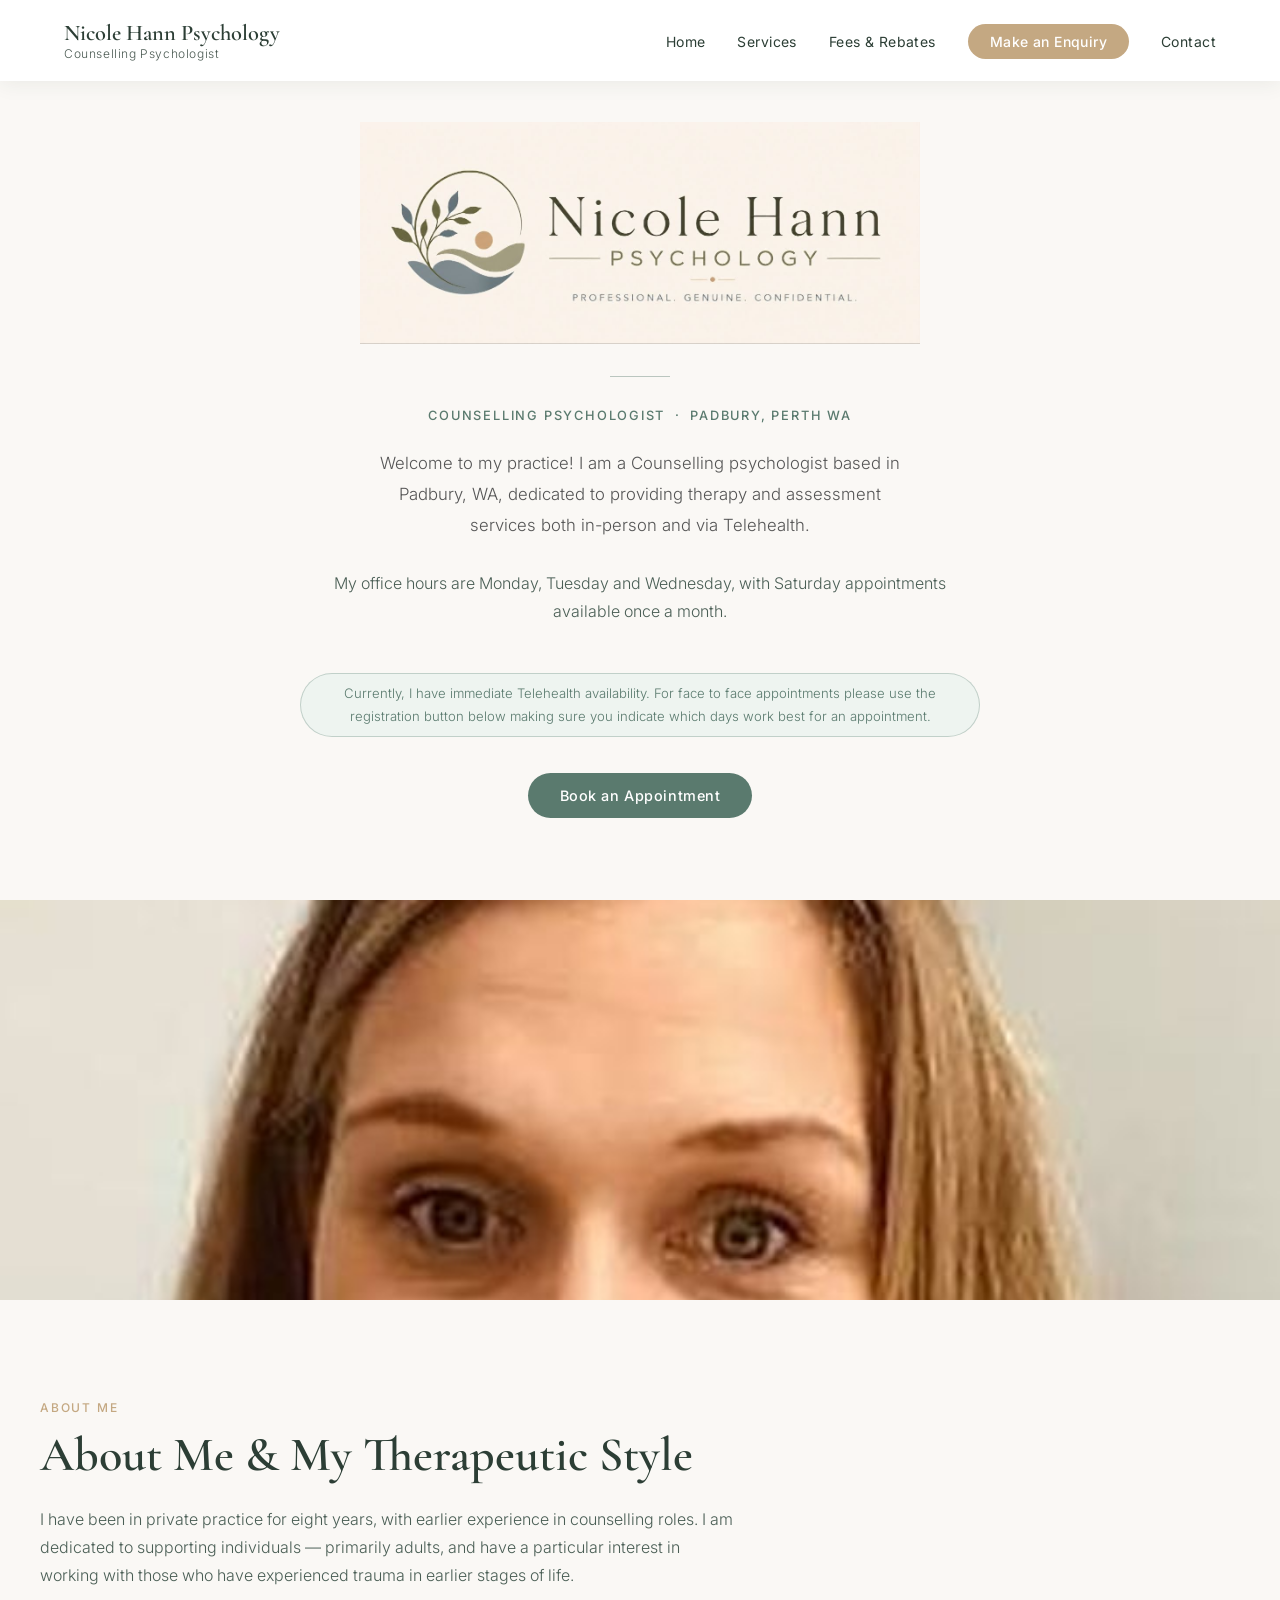
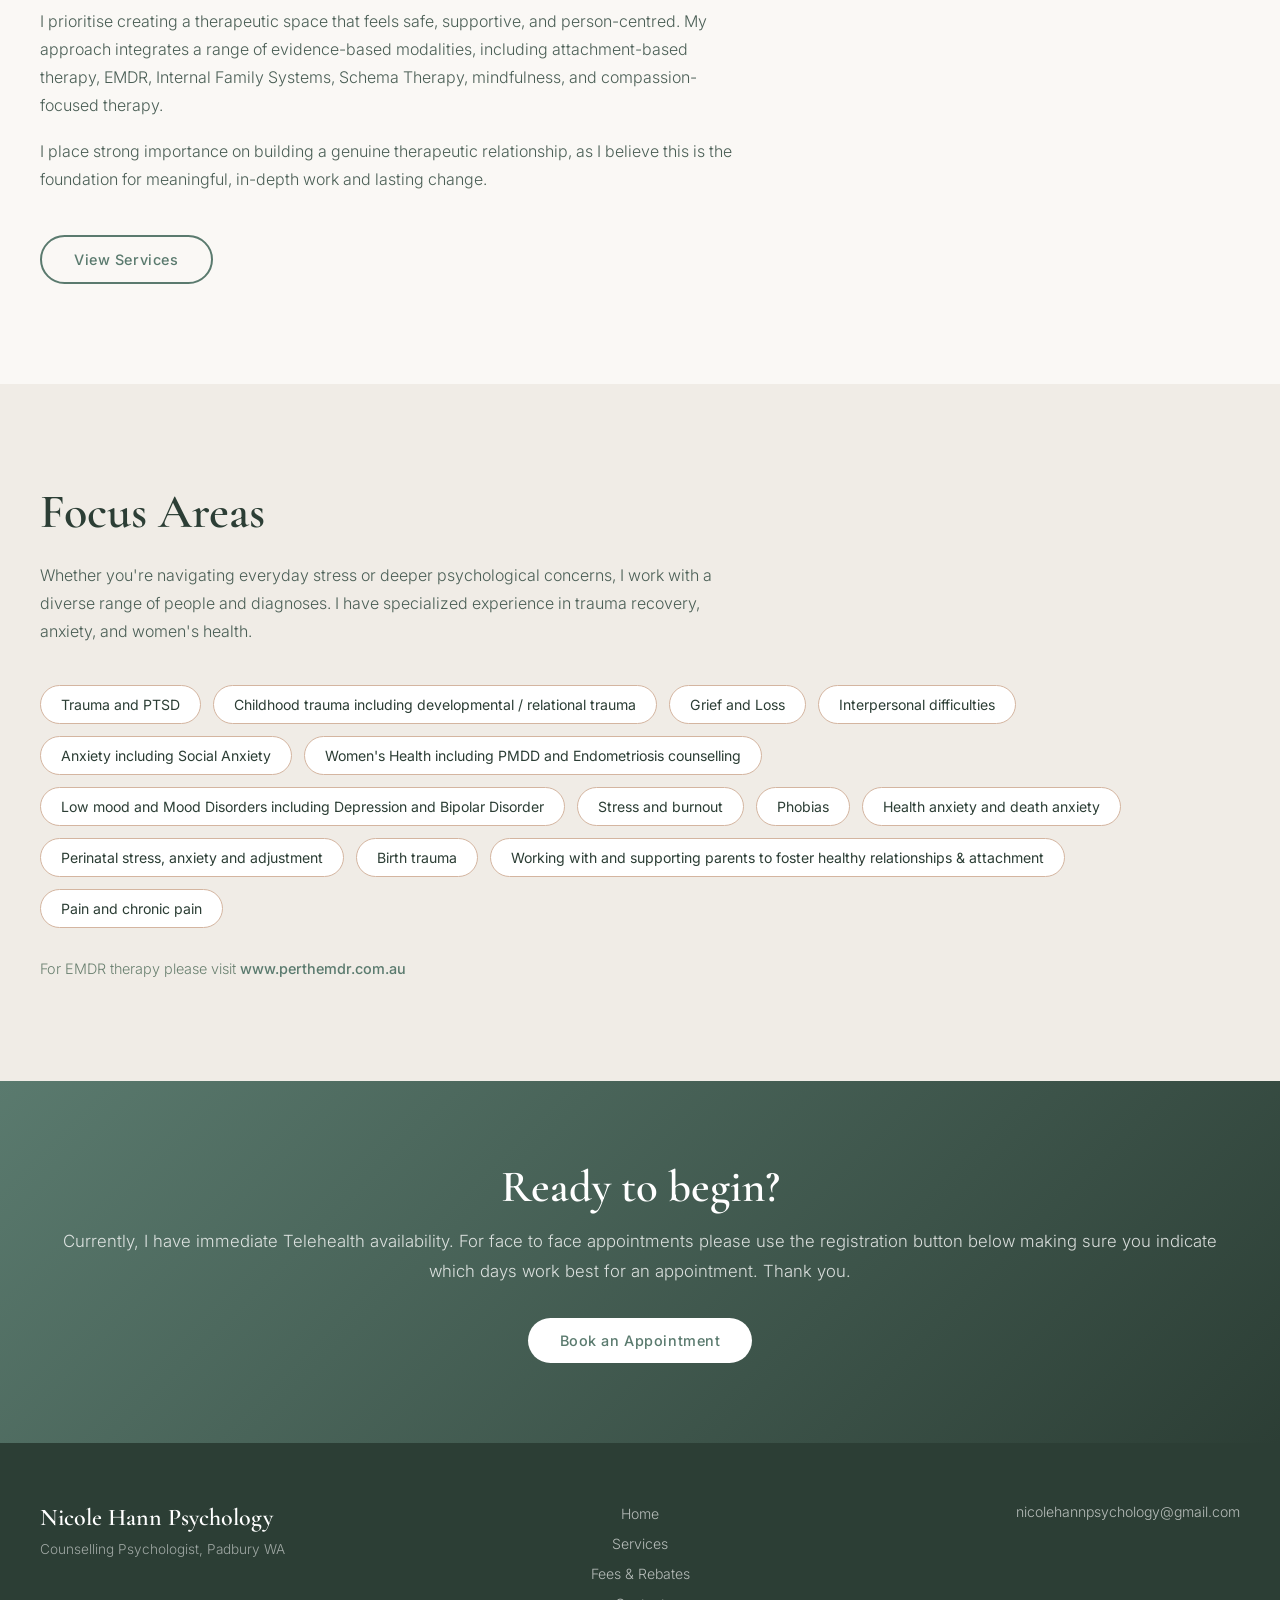
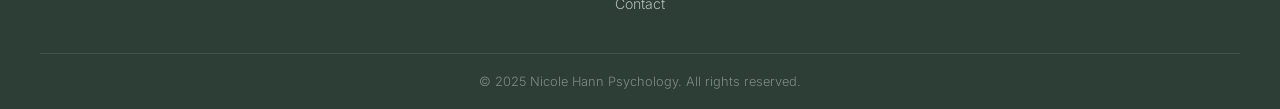
==== index.html @ 5db44547 "Update Focus Areas paragraph" ====
<!DOCTYPE html>
<html lang="en">
<head>
  <meta charset="UTF-8" />
  <meta name="viewport" content="width=device-width, initial-scale=1.0" />
  <title>Nicole Hann Psychology | Counselling Psychologist Padbury, Perth</title>
  <meta name="description" content="Nicole Hann Psychology — Counselling Psychologist in Padbury, Perth WA. Trauma-informed therapy, EMDR, anxiety, depression, and more. Immediate Telehealth availability." />
  <link rel="preconnect" href="https://fonts.googleapis.com" />
  <link rel="preconnect" href="https://fonts.gstatic.com" crossorigin />
  <link href="https://fonts.googleapis.com/css2?family=Cormorant+Garamond:wght@400;600&family=Inter:wght@300;400;500&display=swap" rel="stylesheet" />
  <link rel="stylesheet" href="css/style.css" />
</head>
<body>

  <!-- NAV -->
  <nav class="nav" id="mainNav">
    <div class="nav-container">
      <a href="index.html" class="nav-logo">
        Nicole Hann Psychology
        <span>Counselling Psychologist</span>
      </a>
      <ul class="nav-links">
        <li><a href="index.html">Home</a></li>
        <li><a href="services.html">Services</a></li>
        <li><a href="health-plans.html">Fees &amp; Rebates</a></li>
        <li><a href="contact.html" class="btn-nav">Make an Enquiry</a></li>
        <li><a href="contact.html">Contact</a></li>
      </ul>
      <button class="hamburger" aria-label="Toggle menu">
        <span></span><span></span><span></span>
      </button>
    </div>
    <div class="mobile-menu">
      <a href="index.html">Home</a>
      <a href="services.html">Services</a>
      <a href="health-plans.html">Fees &amp; Rebates</a>
      <a href="contact.html">Contact</a>
      <a href="contact.html" class="btn-nav">Make an Enquiry</a>
    </div>
  </nav>

  <!-- HERO -->
  <section class="hero">
    <div class="hero-inner">
      <img src="images/logo.png" alt="Nicole Hann Psychology" class="hero-logo" />
      <div class="hero-divider"></div>
      <p class="hero-tagline">Counselling Psychologist &nbsp;&middot;&nbsp; Padbury, Perth WA</p>
      <p class="hero-body">Welcome to my practice! I am a Counselling psychologist based in Padbury, WA, dedicated to providing therapy and assessment services both in-person and via Telehealth.</p>
      <p class="hero-sub">My office hours are Monday, Tuesday and Wednesday, with Saturday appointments available once a month.</p>
      <p class="hero-availability">Currently, I have immediate Telehealth availability. For face to face appointments please use the registration button below making sure you indicate which days work best for an appointment.</p>
      <div class="hero-buttons">
        <a href="contact.html" class="btn btn-primary">Book an Appointment</a>
      </div>
    </div>
  </section>

  <!-- PHOTO SECTION -->
  <section class="section" style="padding: 0;">
    <div class="about-img reveal" style="margin: 0;">
      <img src="images/nicole-photo.jpg" alt="Nicole Hann — Counselling Psychologist" />
    </div>
  </section>

  <!-- ABOUT ME -->
  <section class="section">
    <div class="container">
      <div class="about-text reveal">
        <div class="section-label">About Me</div>
        <h2 class="section-title">About Me &amp; My Therapeutic Style</h2>
        <p>I have been in private practice for eight years, with earlier experience in counselling roles. I am dedicated to supporting individuals — primarily adults, and have a particular interest in working with those who have experienced trauma in earlier stages of life.</p>
        <p>I prioritise creating a therapeutic space that feels safe, supportive, and person-centred. My approach integrates a range of evidence-based modalities, including attachment-based therapy, EMDR, Internal Family Systems, Schema Therapy, mindfulness, and compassion-focused therapy.</p>
        <p>I place strong importance on building a genuine therapeutic relationship, as I believe this is the foundation for meaningful, in-depth work and lasting change.</p>
        <a href="services.html" class="btn btn-outline" style="margin-top:24px;">View Services</a>
      </div>
    </div>
  </section>

  <!-- FOCUS AREAS -->
  <section class="section section-alt">
    <div class="container">
      <div class="reveal">
        <h2 class="section-title">Focus Areas</h2>
        <p class="section-body">Whether you're navigating everyday stress or deeper psychological concerns, I work with a diverse range of people and diagnoses. I have specialized experience in trauma recovery, anxiety, and women's health.</p>
      </div>
      <div class="focus-grid">
        <span class="focus-tag">Trauma and PTSD</span>
        <span class="focus-tag">Childhood trauma including developmental / relational trauma</span>
        <span class="focus-tag">Grief and Loss</span>
        <span class="focus-tag">Interpersonal difficulties</span>
        <span class="focus-tag">Anxiety including Social Anxiety</span>
        <span class="focus-tag">Women's Health including PMDD and Endometriosis counselling</span>
        <span class="focus-tag">Low mood and Mood Disorders including Depression and Bipolar Disorder</span>
        <span class="focus-tag">Stress and burnout</span>
        <span class="focus-tag">Phobias</span>
        <span class="focus-tag">Health anxiety and death anxiety</span>
        <span class="focus-tag">Perinatal stress, anxiety and adjustment</span>
        <span class="focus-tag">Birth trauma</span>
        <span class="focus-tag">Working with and supporting parents to foster healthy relationships &amp; attachment</span>
        <span class="focus-tag">Pain and chronic pain</span>
      </div>
      <p class="focus-note reveal">For EMDR therapy please visit <a href="https://www.perthemdr.com.au" target="_blank" rel="noopener">www.perthemdr.com.au</a></p>
    </div>
  </section>

  <!-- CTA BANNER -->
  <section class="cta-banner">
    <div class="container reveal">
      <h2>Ready to begin?</h2>
      <p>Currently, I have immediate Telehealth availability. For face to face appointments please use the registration button below making sure you indicate which days work best for an appointment. Thank you.</p>
      <a href="contact.html" class="btn">Book an Appointment</a>
    </div>
  </section>

  <!-- FOOTER -->
  <footer class="footer">
    <div class="footer-grid">
      <div class="footer-brand">
        <div class="footer-logo">Nicole Hann Psychology</div>
        <p>Counselling Psychologist, Padbury WA</p>
      </div>
      <ul class="footer-links">
        <li><a href="index.html">Home</a></li>
        <li><a href="services.html">Services</a></li>
        <li><a href="health-plans.html">Fees &amp; Rebates</a></li>
        <li><a href="contact.html">Contact</a></li>
      </ul>
      <div class="footer-contact">
        <a href="mailto:nicolehannpsychology@gmail.com">nicolehannpsychology@gmail.com</a>
      </div>
    </div>
    <div class="footer-bottom">
      &copy; 2025 Nicole Hann Psychology. All rights reserved.
    </div>
  </footer>

  <script src="js/main.js"></script>
</body>
</html>
<!-- Cache bust -->
---- css/style.css ----
/* =============================
   Nicole Hann Psychology
   Global Styles
   ============================= */

:root {
  --primary: #5a7a6e;
  --secondary: #c4a882;
  --accent: #d4b5a0;
  --dark: #2c3e35;
  --light-bg: #faf8f5;
  --white: #ffffff;
  --section-alt: #f0ece6;
  --shadow: 0 4px 20px rgba(44, 62, 53, 0.1);
  --shadow-hover: 0 8px 30px rgba(44, 62, 53, 0.18);
  --radius: 12px;
  --transition: all 0.3s ease;
}

* {
  margin: 0;
  padding: 0;
  box-sizing: border-box;
}

html {
  scroll-behavior: smooth;
}

body {
  font-family: 'Inter', sans-serif;
  font-weight: 300;
  color: var(--dark);
  background: var(--light-bg);
  opacity: 0;
  animation: pageLoad 0.6s ease forwards;
}

@keyframes pageLoad {
  to { opacity: 1; }
}

h1, h2, h3, h4, h5 {
  font-family: 'Cormorant Garamond', serif;
  font-weight: 600;
  line-height: 1.2;
}

p {
  line-height: 1.75;
  color: #4a5e55;
}

a {
  color: var(--primary);
  text-decoration: none;
  transition: var(--transition);
}

a:hover {
  color: var(--secondary);
}

img {
  max-width: 100%;
  display: block;
}

/* ===== NAVIGATION ===== */
.nav {
  position: fixed;
  top: 0;
  left: 0;
  right: 0;
  z-index: 1000;
  padding: 20px 0;
  transition: var(--transition);
  background: var(--white);
  box-shadow: 0 2px 20px rgba(44, 62, 53, 0.08);
}

.nav.scrolled {
  background: var(--white);
  box-shadow: 0 2px 20px rgba(44, 62, 53, 0.12);
  padding: 12px 0;
}

.nav-container {
  max-width: 1200px;
  margin: 0 auto;
  padding: 0 24px;
  display: flex;
  align-items: center;
  justify-content: space-between;
}

.nav-logo {
  font-family: 'Cormorant Garamond', serif;
  font-size: 1.4rem;
  font-weight: 600;
  color: var(--dark);
  transition: var(--transition);
  line-height: 1.2;
}

.nav-logo span {
  display: block;
  font-size: 0.75rem;
  font-family: 'Inter', sans-serif;
  font-weight: 300;
  letter-spacing: 0.05em;
  opacity: 0.85;
}

.nav.scrolled .nav-logo {
  color: var(--dark);
}

.nav-links {
  display: flex;
  align-items: center;
  gap: 32px;
  list-style: none;
}

.nav-links a {
  font-family: 'Inter', sans-serif;
  font-size: 0.875rem;
  font-weight: 400;
  color: var(--dark);
  letter-spacing: 0.03em;
  transition: var(--transition);
}

.nav.scrolled .nav-links a {
  color: var(--dark);
}

.nav-links a:hover {
  color: var(--secondary);
}

.nav-links .btn-nav {
  background: var(--secondary);
  color: var(--white) !important;
  padding: 9px 22px;
  border-radius: 50px;
  font-weight: 500;
}

.nav-links .btn-nav:hover {
  background: var(--primary);
  color: var(--white) !important;
}

.hamburger {
  display: none;
  flex-direction: column;
  gap: 5px;
  cursor: pointer;
  padding: 4px;
  background: none;
  border: none;
}

.hamburger span {
  display: block;
  width: 24px;
  height: 2px;
  background: var(--white);
  transition: var(--transition);
  border-radius: 2px;
}

.nav.scrolled .hamburger span {
  background: var(--dark);
}

.hamburger.open span:nth-child(1) { transform: rotate(45deg) translate(5px, 5px); }
.hamburger.open span:nth-child(2) { opacity: 0; }
.hamburger.open span:nth-child(3) { transform: rotate(-45deg) translate(5px, -5px); }

.mobile-menu {
  display: none;
  flex-direction: column;
  background: var(--white);
  padding: 20px 24px;
  gap: 16px;
  box-shadow: 0 8px 24px rgba(0,0,0,0.1);
}

.mobile-menu.open {
  display: flex;
}

.mobile-menu a {
  color: var(--dark);
  font-size: 1rem;
  padding: 8px 0;
  border-bottom: 1px solid var(--section-alt);
}

.mobile-menu .btn-nav {
  background: var(--secondary);
  color: var(--white) !important;
  padding: 12px 22px;
  border-radius: 50px;
  text-align: center;
  border: none;
}

/* ===== BUTTONS ===== */
.btn {
  display: inline-block;
  padding: 14px 32px;
  border-radius: 50px;
  font-family: 'Inter', sans-serif;
  font-size: 0.9rem;
  font-weight: 500;
  letter-spacing: 0.04em;
  transition: var(--transition);
  cursor: pointer;
  border: none;
}

.btn-primary {
  background: var(--primary);
  color: var(--white);
}

.btn-primary:hover {
  background: var(--dark);
  color: var(--white);
  transform: translateY(-2px);
}

.btn-secondary {
  background: transparent;
  color: var(--white);
  border: 2px solid rgba(255,255,255,0.7);
}

.btn-secondary:hover {
  background: rgba(255,255,255,0.15);
  color: var(--white);
  border-color: var(--white);
}

.btn-outline {
  background: transparent;
  color: var(--primary);
  border: 2px solid var(--primary);
}

.btn-outline:hover {
  background: var(--primary);
  color: var(--white);
  transform: translateY(-2px);
}

/* ===== HERO ===== */
.hero {
  min-height: 100vh;
  display: flex;
  align-items: center;
  justify-content: center;
  text-align: center;
  padding: 120px 24px 80px;
  background: var(--light-bg);
  position: relative;
}

.hero::before {
  content: '';
  position: absolute;
  inset: 0;
  background: transparent;
  pointer-events: none;
}

.hero-inner {
  position: relative;
  max-width: 680px;
  display: flex;
  flex-direction: column;
  align-items: center;
  background: transparent;
  padding: 0;
  margin: 0;
}

.hero-logo {
  width: min(560px, 85vw);
  height: auto;
  margin-bottom: 32px;
  object-fit: contain;
  max-height: 560px;
  background: transparent;
  border: none;
  box-shadow: none;
  padding: 0;
}

.hero-divider {
  width: 60px;
  height: 1.5px;
  background: var(--primary);
  opacity: 0.4;
  margin-bottom: 28px;
}

.hero-tagline {
  font-family: 'Inter', sans-serif;
  font-size: 0.8rem;
  font-weight: 500;
  letter-spacing: 0.14em;
  text-transform: uppercase;
  color: var(--primary);
  margin-bottom: 20px;
}

.hero-body {
  font-family: 'Inter', sans-serif;
  font-size: 1.05rem;
  font-weight: 300;
  color: #555;
  line-height: 1.85;
  max-width: 520px;
  margin-bottom: 28px;
}

.hero-availability {
  display: inline-flex;
  align-items: center;
  gap: 8px;
  background: #eef4f0;
  border: 1px solid rgba(90,122,110,0.3);
  color: var(--primary);
  padding: 8px 22px;
  border-radius: 50px;
  font-size: 0.82rem;
  font-family: 'Inter', sans-serif;
  margin-top: 48px;
  margin-bottom: 36px;
}

.hero-availability strong {
  font-weight: 600;
}

.hero-buttons {
  display: flex;
  gap: 14px;
  flex-wrap: wrap;
  justify-content: center;
}

.btn-ghost {
  padding: 14px 28px;
  border-radius: 4px;
  font-family: 'Inter', sans-serif;
  font-size: 0.85rem;
  font-weight: 500;
  letter-spacing: 0.06em;
  text-transform: uppercase;
  text-decoration: none;
  transition: all 0.2s;
  background: transparent;
  border: 1.5px solid var(--primary);
  color: var(--primary);
}

.btn-ghost:hover {
  background: var(--primary);
  color: var(--white);
}

/* ===== PAGE HERO (interior pages) ===== */
.page-hero {
  background: linear-gradient(135deg, var(--primary) 0%, var(--dark) 100%);
  padding: 140px 24px 80px;
  text-align: center;
  color: var(--white);
}

.page-hero h1 {
  font-size: clamp(2.4rem, 5vw, 3.6rem);
  color: var(--white);
  margin-bottom: 12px;
}

.page-hero p {
  color: rgba(255,255,255,0.8);
  font-size: 1.05rem;
  max-width: 500px;
  margin: 0 auto;
}

/* ===== SECTIONS ===== */
.section {
  padding: 100px 24px;
}

.section-alt {
  background: var(--section-alt);
}

.container {
  max-width: 1200px;
  margin: 0 auto;
}

.section-label {
  font-family: 'Inter', sans-serif;
  font-size: 0.75rem;
  font-weight: 500;
  letter-spacing: 0.15em;
  text-transform: uppercase;
  color: var(--secondary);
  margin-bottom: 12px;
}

.section-title {
  font-size: clamp(2rem, 4vw, 3rem);
  color: var(--dark);
  margin-bottom: 20px;
}

.section-body {
  font-size: 1rem;
  color: #4a5e55;
  max-width: 700px;
}

/* ===== TWO COLUMN ===== */
.two-col {
  display: grid;
  grid-template-columns: 1fr 1fr;
  gap: 80px;
  align-items: center;
}

.two-col.reverse {
  direction: rtl;
}

.two-col.reverse > * {
  direction: ltr;
}

/* ===== ABOUT SECTION ===== */
.about-text {
  max-width: 700px;
}

.about-text p {
  margin-bottom: 18px;
}

.about-img {
  border-radius: 0;
  overflow: hidden;
  box-shadow: none;
  width: 100vw;
  margin-left: calc(-50vw + 50%);
}

.about-img img {
  width: 100%;
  height: 400px;
  object-fit: cover;
  object-position: top;
}

/* ===== FOCUS AREAS ===== */
.focus-grid {
  display: flex;
  flex-wrap: wrap;
  gap: 12px;
  margin-top: 40px;
}

.focus-tag {
  background: var(--white);
  border: 1.5px solid var(--accent);
  color: var(--dark);
  padding: 10px 20px;
  border-radius: 50px;
  font-size: 0.88rem;
  font-weight: 400;
  transition: var(--transition);
  opacity: 1;
  transform: translateY(0);
}

.focus-tag.visible {
  opacity: 1;
  transform: translateY(0);
}

.focus-tag:hover {
  background: var(--primary);
  color: var(--white);
  border-color: var(--primary);
  transform: translateY(-2px);
}

.focus-note {
  margin-top: 28px;
  font-size: 0.9rem;
  color: #6a8070;
}

.focus-note a {
  color: var(--primary);
  font-weight: 500;
}

/* ===== CTA BANNER ===== */
.cta-banner {
  background: linear-gradient(135deg, var(--primary) 0%, var(--dark) 100%);
  padding: 80px 24px;
  text-align: center;
}

.cta-banner h2 {
  color: var(--white);
  font-size: clamp(1.8rem, 3.5vw, 2.8rem);
  margin-bottom: 12px;
}

.cta-banner p {
  color: rgba(255,255,255,0.8);
  margin-bottom: 32px;
  font-size: 1.05rem;
}

.cta-banner .btn {
  background: var(--white);
  color: var(--primary);
}

.cta-banner .btn:hover {
  background: var(--secondary);
  color: var(--white);
  transform: translateY(-2px);
}

/* ===== CARDS ===== */
.cards-grid {
  display: grid;
  grid-template-columns: repeat(auto-fit, minmax(280px, 1fr));
  gap: 28px;
  margin-top: 50px;
}

.card {
  background: var(--white);
  border-radius: var(--radius);
  padding: 36px 30px;
  box-shadow: var(--shadow);
  transition: var(--transition);
}

.card:hover {
  transform: translateY(-4px);
  box-shadow: var(--shadow-hover);
}

.card-icon {
  width: 48px;
  height: 48px;
  background: rgba(90,122,110,0.1);
  border-radius: 50%;
  display: flex;
  align-items: center;
  justify-content: center;
  margin-bottom: 20px;
  font-size: 1.4rem;
}

.card h3 {
  font-size: 1.3rem;
  color: var(--dark);
  margin-bottom: 12px;
}

.card p {
  font-size: 0.9rem;
}

/* ===== SERVICES ===== */
.service-block {
  display: grid;
  grid-template-columns: 1fr 1fr;
  gap: 70px;
  align-items: center;
  margin-bottom: 80px;
}

.service-block:last-of-type {
  margin-bottom: 0;
}

.service-img {
  border-radius: var(--radius);
  overflow: hidden;
  box-shadow: var(--shadow);
}

.service-img img {
  width: 100%;
  height: 380px;
  object-fit: cover;
}

.modality-list {
  list-style: none;
  margin-top: 20px;
}

.modality-list li {
  display: flex;
  align-items: center;
  gap: 10px;
  padding: 10px 0;
  border-bottom: 1px solid var(--section-alt);
  font-size: 0.95rem;
  color: var(--dark);
}

.modality-list li::before {
  content: '';
  width: 8px;
  height: 8px;
  border-radius: 50%;
  background: var(--secondary);
  flex-shrink: 0;
}

.fee-teaser {
  background: var(--light-bg);
  border: 1px solid var(--accent);
  border-radius: var(--radius);
  padding: 24px 28px;
  margin-top: 30px;
  font-size: 0.95rem;
  color: var(--dark);
}

.fee-teaser a {
  font-weight: 500;
  display: inline-block;
  margin-top: 10px;
}

/* ===== FEES PAGE ===== */
.fee-cards {
  display: grid;
  grid-template-columns: repeat(auto-fit, minmax(220px, 1fr));
  gap: 20px;
  margin-top: 30px;
}

.fee-card {
  background: var(--white);
  border-radius: var(--radius);
  padding: 28px 24px;
  box-shadow: var(--shadow);
  text-align: center;
  transition: var(--transition);
}

.fee-card:hover {
  transform: translateY(-4px);
  box-shadow: var(--shadow-hover);
}

.fee-card .fee-title {
  font-family: 'Cormorant Garamond', serif;
  font-size: 1.1rem;
  color: var(--dark);
  margin-bottom: 8px;
}

.fee-card .fee-duration {
  font-size: 0.8rem;
  color: #888;
  margin-bottom: 16px;
}

.fee-card .fee-price {
  font-family: 'Cormorant Garamond', serif;
  font-size: 2.4rem;
  font-weight: 600;
  color: var(--primary);
}

.fee-card .fee-note {
  font-size: 0.78rem;
  color: #888;
  margin-top: 8px;
}

.info-block {
  background: var(--white);
  border-radius: var(--radius);
  padding: 36px;
  box-shadow: var(--shadow);
  margin-bottom: 28px;
}

.info-block h3 {
  font-size: 1.5rem;
  color: var(--dark);
  margin-bottom: 16px;
  padding-bottom: 12px;
  border-bottom: 2px solid var(--accent);
}

.info-block p {
  margin-bottom: 12px;
}

.info-block p:last-child {
  margin-bottom: 0;
}

.highlight-box {
  background: rgba(90,122,110,0.08);
  border-left: 4px solid var(--primary);
  border-radius: 0 8px 8px 0;
  padding: 16px 20px;
  margin: 16px 0;
  font-size: 0.95rem;
}

.highlight-box strong {
  color: var(--primary);
}

/* ===== CONTACT PAGE ===== */
.contact-grid {
  display: grid;
  grid-template-columns: 1fr 1fr;
  gap: 60px;
  align-items: start;
}

.contact-form-wrap {
  background: var(--white);
  border-radius: var(--radius);
  padding: 44px 40px;
  box-shadow: var(--shadow);
}

.contact-form-wrap h2 {
  font-size: 1.9rem;
  color: var(--dark);
  margin-bottom: 8px;
}

.contact-form-wrap .form-note {
  font-size: 0.85rem;
  color: #888;
  margin-bottom: 28px;
}

.form-group {
  margin-bottom: 20px;
}

.form-group label {
  display: block;
  font-size: 0.85rem;
  font-weight: 500;
  color: var(--dark);
  margin-bottom: 6px;
}

.form-group input,
.form-group textarea {
  width: 100%;
  padding: 12px 16px;
  border: 1.5px solid #ddd;
  border-radius: 8px;
  font-family: 'Inter', sans-serif;
  font-size: 0.9rem;
  color: var(--dark);
  background: var(--light-bg);
  transition: var(--transition);
  outline: none;
}

.form-group input:focus,
.form-group textarea:focus {
  border-color: var(--primary);
  background: var(--white);
  box-shadow: 0 0 0 3px rgba(90,122,110,0.1);
}

.form-group textarea {
  resize: vertical;
  min-height: 120px;
}

.form-checkbox {
  display: flex;
  align-items: center;
  gap: 10px;
  margin-bottom: 24px;
  cursor: pointer;
}

.form-checkbox input {
  width: 18px;
  height: 18px;
  accent-color: var(--primary);
  cursor: pointer;
}

.form-checkbox span {
  font-size: 0.88rem;
  color: var(--dark);
}

.form-success {
  display: none;
  text-align: center;
  padding: 32px;
  color: var(--primary);
}

.form-success .success-icon {
  font-size: 3rem;
  margin-bottom: 16px;
}

.form-success h3 {
  font-size: 1.5rem;
  margin-bottom: 8px;
}

.contact-info h2 {
  font-size: 1.9rem;
  color: var(--dark);
  margin-bottom: 24px;
}

.info-item {
  display: flex;
  gap: 16px;
  margin-bottom: 24px;
  align-items: flex-start;
}

.info-item-icon {
  width: 40px;
  height: 40px;
  background: rgba(90,122,110,0.1);
  border-radius: 50%;
  display: flex;
  align-items: center;
  justify-content: center;
  font-size: 1rem;
  flex-shrink: 0;
  margin-top: 2px;
}

.info-item-text strong {
  display: block;
  font-weight: 500;
  color: var(--dark);
  margin-bottom: 4px;
}

.info-item-text p,
.info-item-text span {
  font-size: 0.9rem;
  color: #6a8070;
}

.hours-list {
  list-style: none;
  font-size: 0.9rem;
}

.hours-list li {
  display: flex;
  justify-content: space-between;
  padding: 6px 0;
  border-bottom: 1px solid var(--section-alt);
  color: #4a5e55;
}

.hours-list li strong {
  color: var(--dark);
  font-weight: 500;
}

.map-wrap {
  border-radius: var(--radius);
  overflow: hidden;
  box-shadow: var(--shadow);
  margin-top: 24px;
}

.map-wrap img {
  width: 100%;
  max-height: 280px;
  object-fit: cover;
}

/* ===== FOOTER ===== */
.footer {
  background: var(--dark);
  color: rgba(255,255,255,0.75);
  padding: 60px 24px 0;
}

.footer-grid {
  max-width: 1200px;
  margin: 0 auto;
  display: grid;
  grid-template-columns: 1fr auto 1fr;
  gap: 40px;
  align-items: start;
  padding-bottom: 40px;
}

.footer-brand .footer-logo {
  font-family: 'Cormorant Garamond', serif;
  font-size: 1.5rem;
  font-weight: 600;
  color: var(--white);
  margin-bottom: 6px;
}

.footer-brand p {
  font-size: 0.85rem;
  color: rgba(255,255,255,0.55);
}

.footer-links {
  list-style: none;
  display: flex;
  flex-direction: column;
  gap: 10px;
  text-align: center;
}

.footer-links a {
  color: rgba(255,255,255,0.65);
  font-size: 0.88rem;
  transition: var(--transition);
}

.footer-links a:hover {
  color: var(--secondary);
}

.footer-contact {
  text-align: right;
}

.footer-contact a {
  display: block;
  color: rgba(255,255,255,0.65);
  font-size: 0.88rem;
  margin-bottom: 6px;
  transition: var(--transition);
}

.footer-contact a:hover {
  color: var(--secondary);
}

.footer-bottom {
  max-width: 1200px;
  margin: 0 auto;
  border-top: 1px solid rgba(255,255,255,0.1);
  padding: 20px 0;
  text-align: center;
  font-size: 0.8rem;
  color: rgba(255,255,255,0.4);
}

/* ===== SCROLL REVEAL ===== */
.reveal {
  opacity: 0;
  transform: translateY(30px);
  transition: opacity 0.65s ease, transform 0.65s ease;
}

.reveal.visible {
  opacity: 1;
  transform: translateY(0);
}

/* old gradient overlay — removed */

/* ===== RESPONSIVE ===== */
@media (max-width: 900px) {
  .two-col,
  .service-block,
  .contact-grid {
    grid-template-columns: 1fr;
    gap: 40px;
  }

  .two-col.reverse {
    direction: ltr;
  }

  .footer-grid {
    grid-template-columns: 1fr;
    text-align: center;
  }

  .footer-contact {
    text-align: center;
  }

  .footer-links {
    flex-direction: row;
    flex-wrap: wrap;
    justify-content: center;
  }

  .nav-links {
    display: none;
  }

  .hamburger {
    display: flex;
  }
}

@media (max-width: 600px) {
  .section {
    padding: 70px 20px;
  }

  .about-img {
    width: 100vw;
    margin-left: calc(-50vw + 50%);
  }

  .about-img img {
    height: 340px;
  }

  .fee-cards {
    grid-template-columns: 1fr 1fr;
  }

  .contact-form-wrap {
    padding: 30px 24px;
  }

  .hero-buttons {
    flex-direction: column;
    align-items: flex-start;
  }
}

@media (max-width: 600px) {
  .hero-logo {
    width: min(360px, 85vw);
  }
}
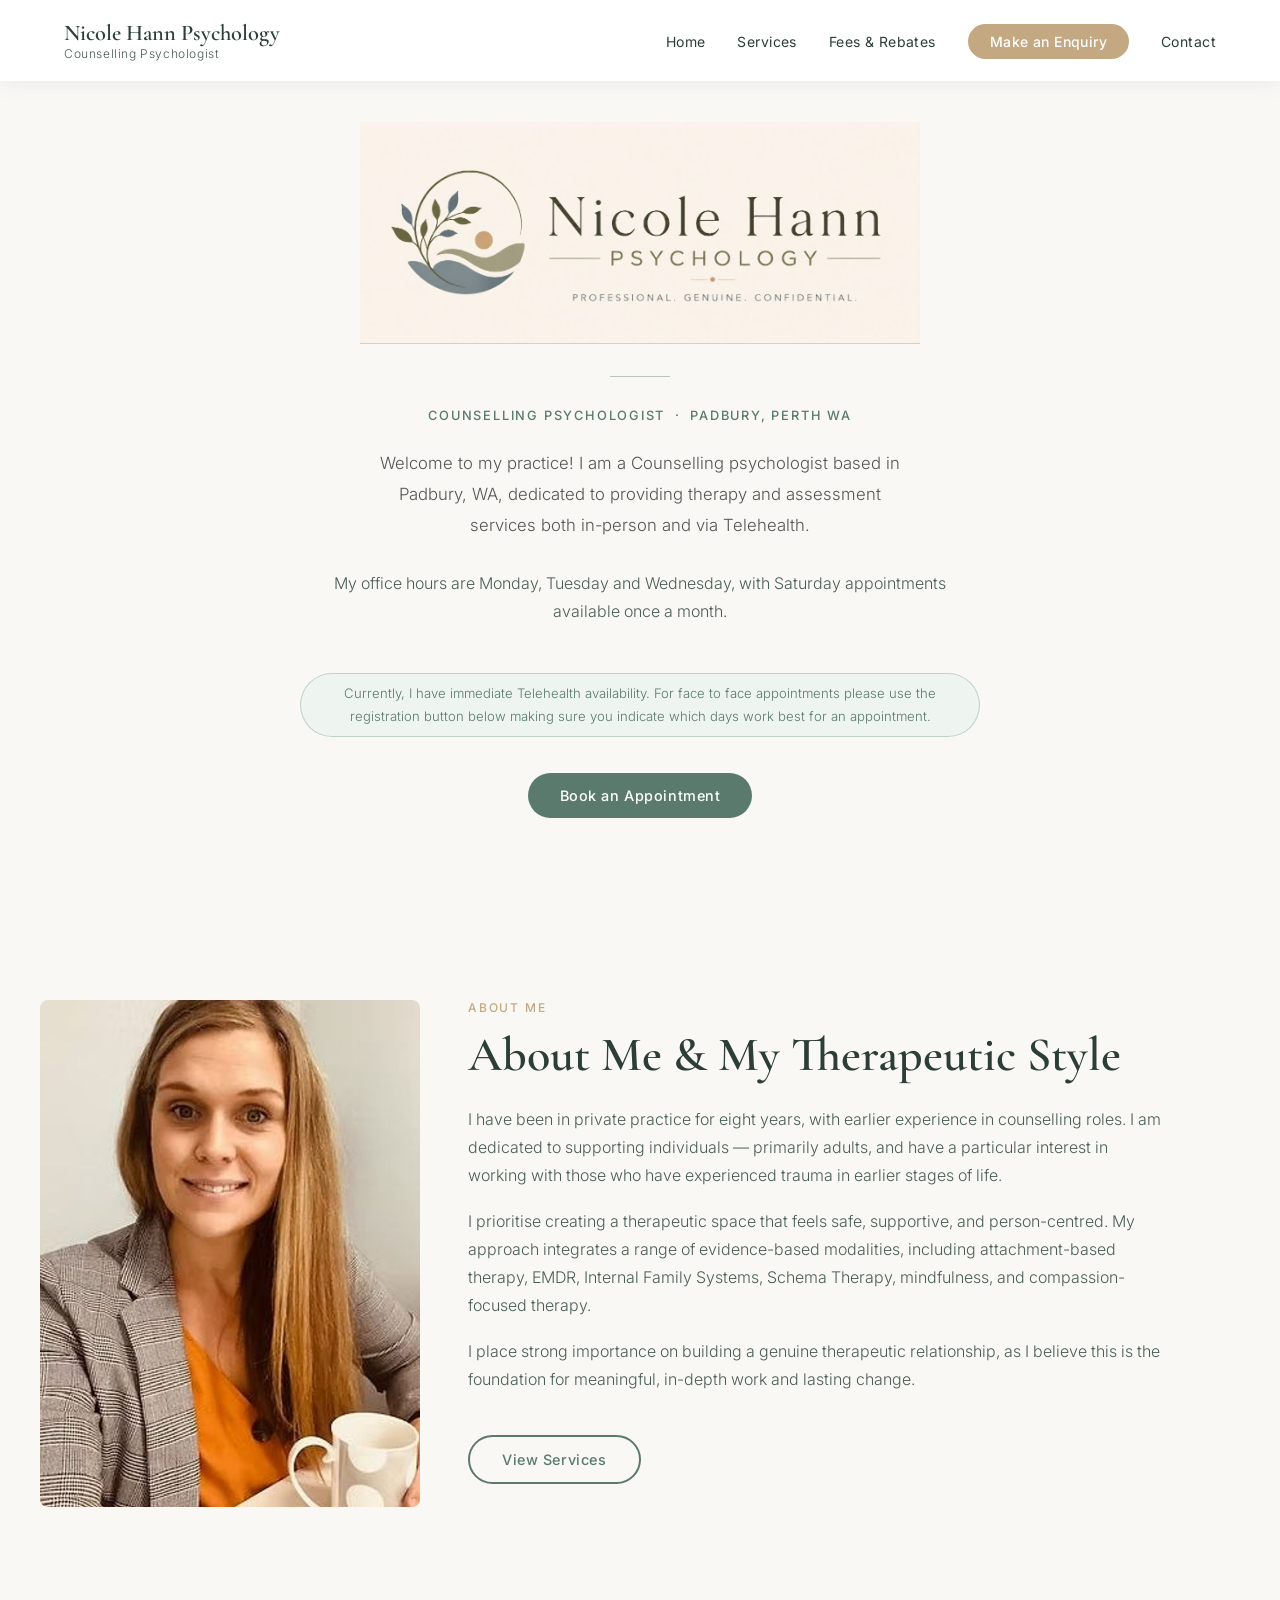
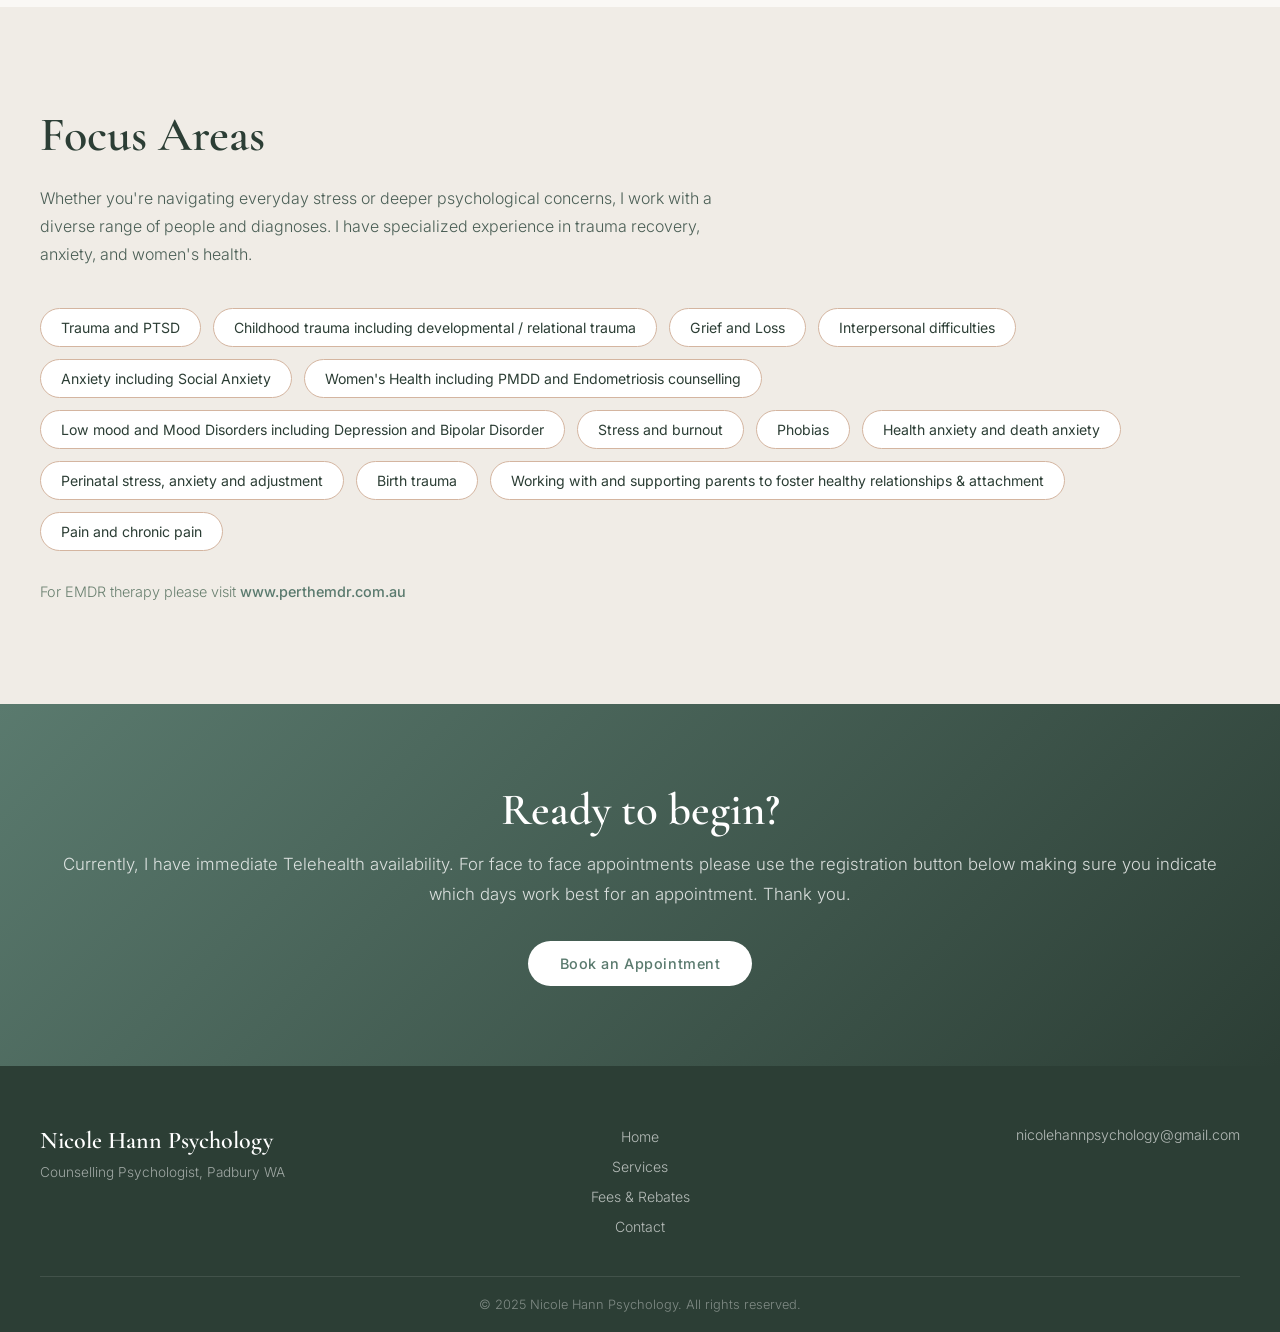
==== commit 507e3f3f: "Desktop: move photo beside About Me text in two-column layout" ====
--- a/index.html
+++ b/index.html
@@ -54,16 +54,13 @@
     </div>
   </section>
 
-  <!-- PHOTO SECTION -->
-  <section class="section" style="padding: 0;">
-    <div class="about-img reveal" style="margin: 0;">
-      <img src="images/nicole-photo.jpg" alt="Nicole Hann — Counselling Psychologist" />
-    </div>
-  </section>
-
   <!-- ABOUT ME -->
   <section class="section">
     <div class="container">
+      <div class="about-layout">
+      <div class="about-img reveal">
+        <img src="images/nicole-photo.jpg" alt="Nicole Hann — Counselling Psychologist" />
+      </div>
       <div class="about-text reveal">
         <div class="section-label">About Me</div>
         <h2 class="section-title">About Me &amp; My Therapeutic Style</h2>
@@ -71,6 +68,7 @@
         <p>I prioritise creating a therapeutic space that feels safe, supportive, and person-centred. My approach integrates a range of evidence-based modalities, including attachment-based therapy, EMDR, Internal Family Systems, Schema Therapy, mindfulness, and compassion-focused therapy.</p>
         <p>I place strong importance on building a genuine therapeutic relationship, as I believe this is the foundation for meaningful, in-depth work and lasting change.</p>
         <a href="services.html" class="btn btn-outline" style="margin-top:24px;">View Services</a>
+      </div>
       </div>
     </div>
   </section>
--- a/css/style.css
+++ b/css/style.css
@@ -457,6 +457,13 @@
   margin-bottom: 18px;
 }
 
+/* About layout — stacked on mobile, side-by-side on desktop */
+.about-layout {
+  display: flex;
+  flex-direction: column;
+  gap: 0;
+}
+
 .about-img {
   border-radius: 0;
   overflow: hidden;
@@ -470,6 +477,34 @@
   height: 400px;
   object-fit: cover;
   object-position: top;
+}
+
+@media (min-width: 768px) {
+  .about-layout {
+    flex-direction: row;
+    align-items: flex-start;
+    gap: 48px;
+  }
+
+  .about-img {
+    width: 380px;
+    min-width: 320px;
+    flex-shrink: 0;
+    margin-left: 0;
+  }
+
+  .about-img img {
+    width: 100%;
+    height: auto;
+    max-height: 580px;
+    object-fit: cover;
+    object-position: top center;
+    border-radius: 8px;
+  }
+
+  .about-text {
+    flex: 1;
+  }
 }
 
 /* ===== FOCUS AREAS ===== */
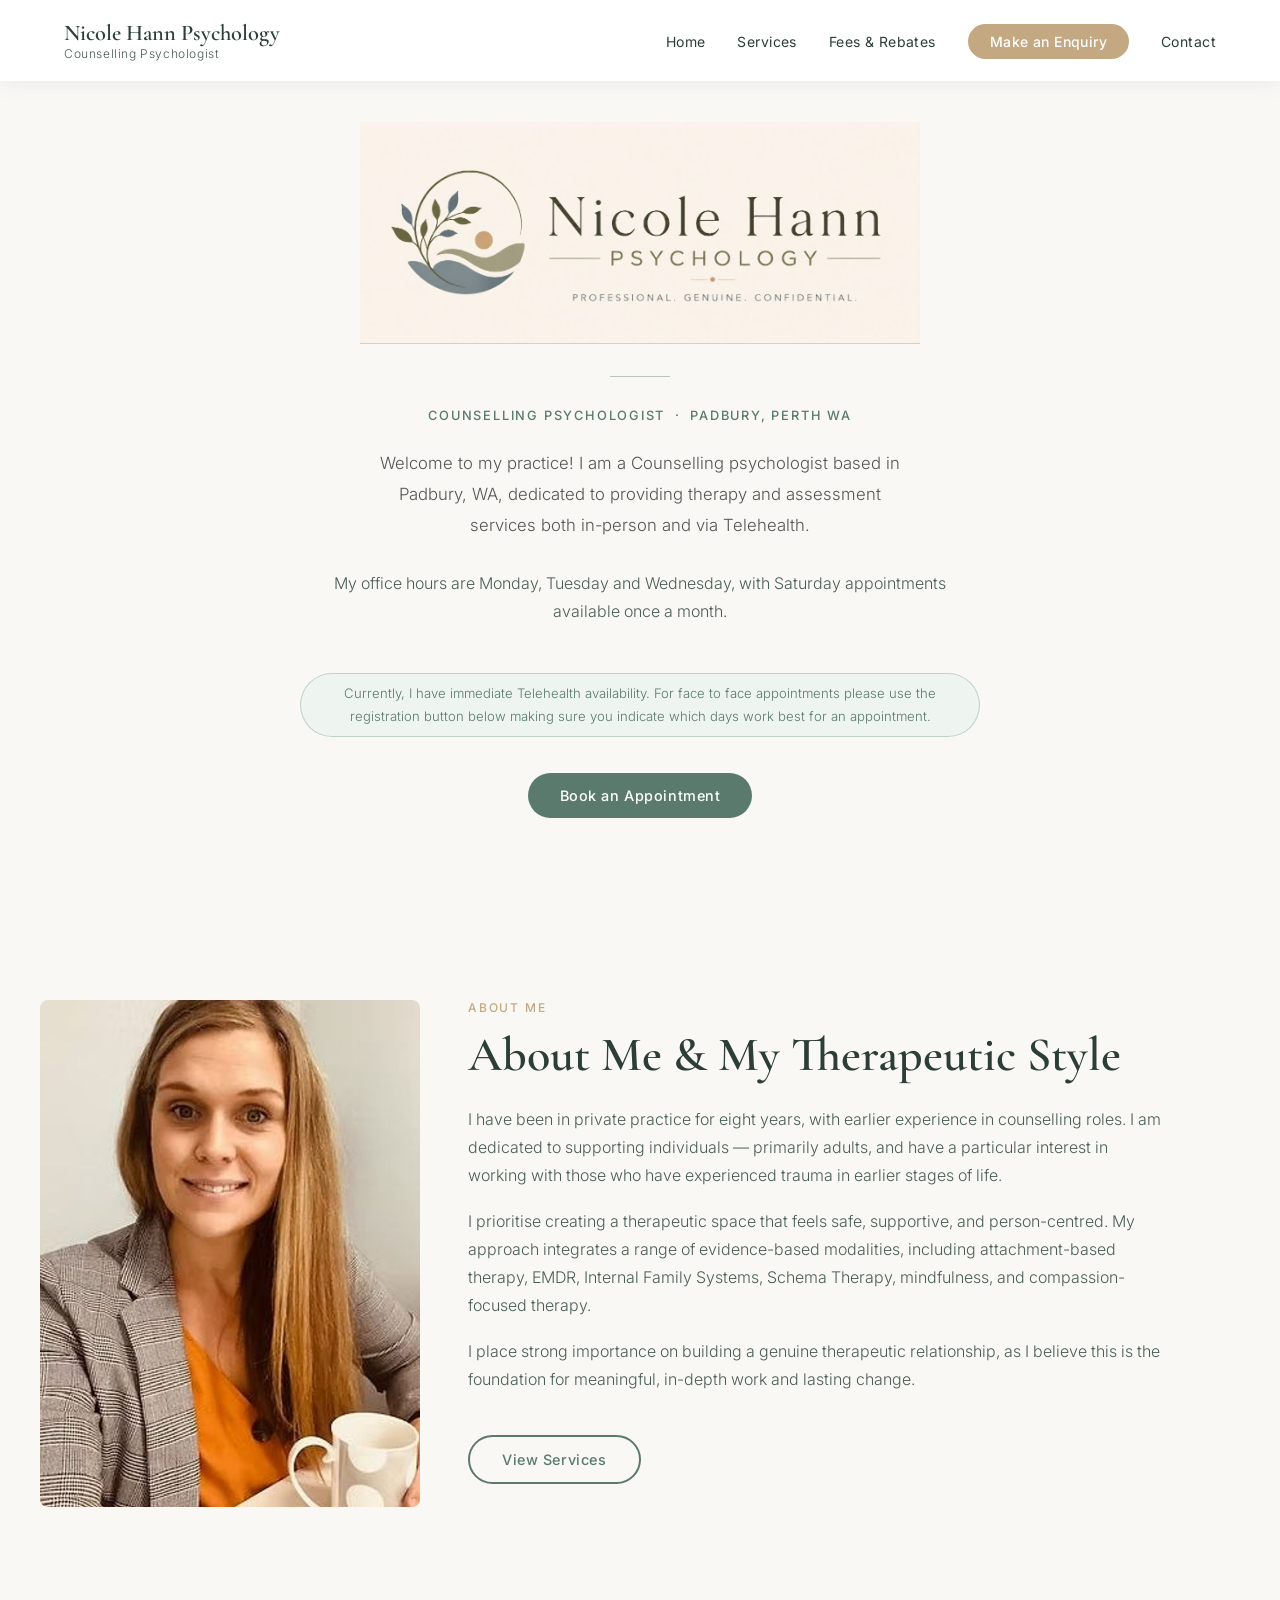
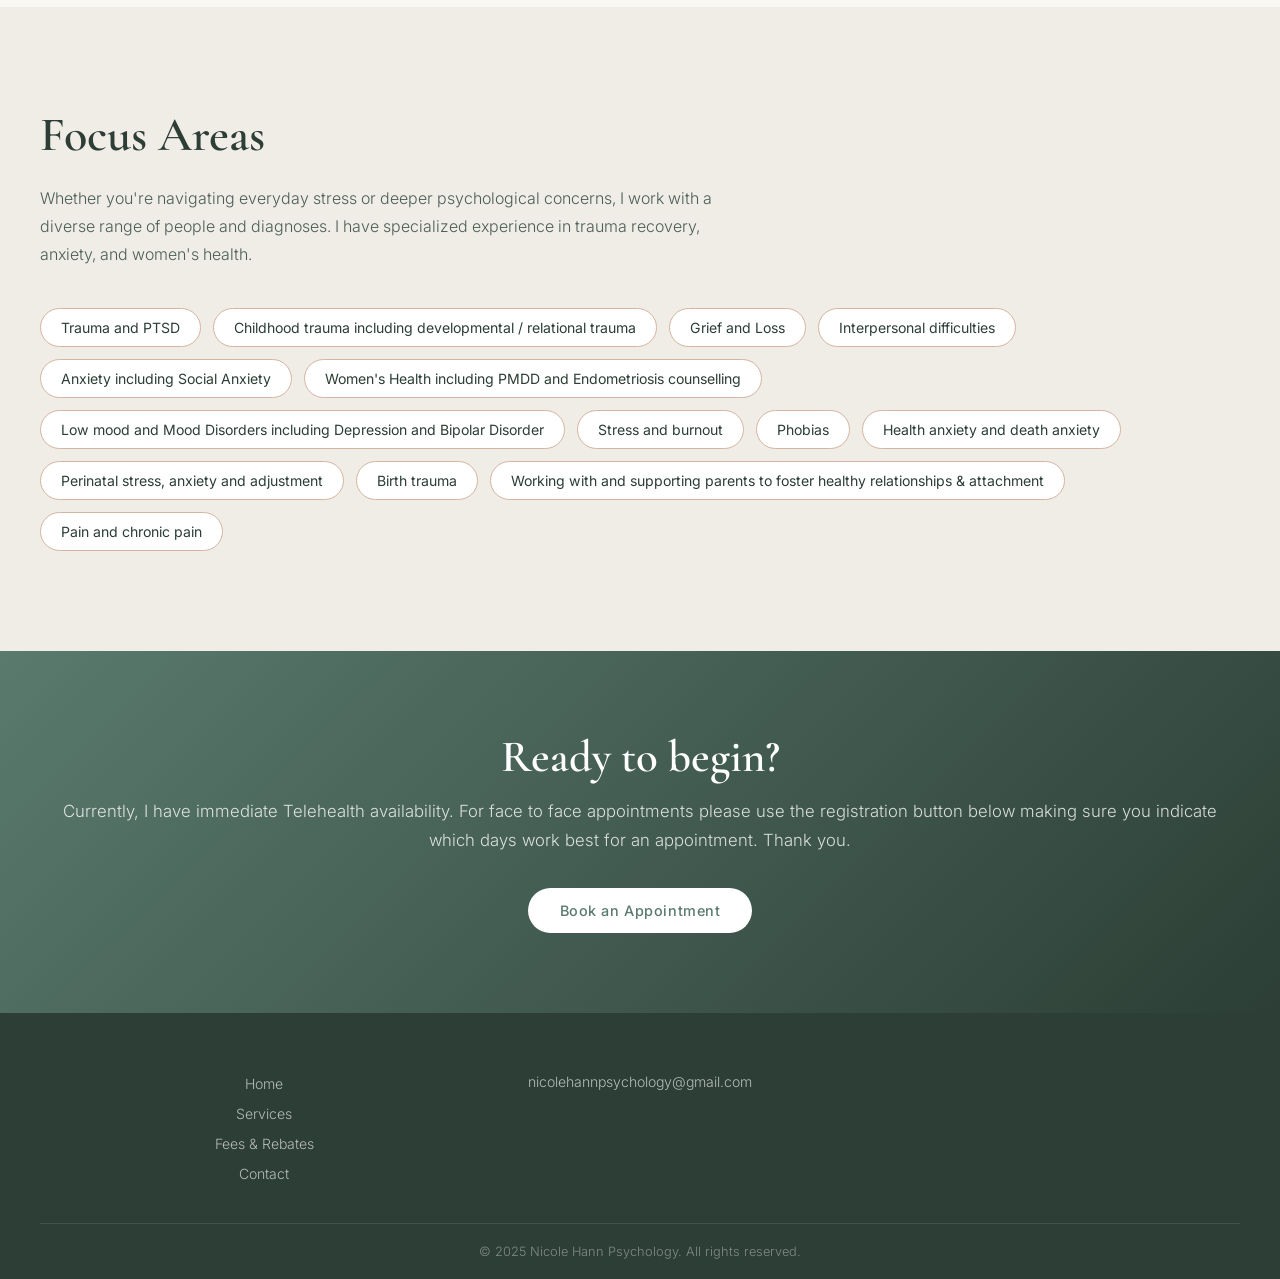
==== commit d6c24b1b: "Remove EMDR therapy section from focus areas" ====
--- a/index.html
+++ b/index.html
@@ -96,7 +96,7 @@
         <span class="focus-tag">Working with and supporting parents to foster healthy relationships &amp; attachment</span>
         <span class="focus-tag">Pain and chronic pain</span>
       </div>
-      <p class="focus-note reveal">For EMDR therapy please visit <a href="https://www.perthemdr.com.au" target="_blank" rel="noopener">www.perthemdr.com.au</a></p>
+
     </div>
   </section>
 
--- a/css/style.css
+++ b/css/style.css
@@ -963,12 +963,8 @@
   padding-bottom: 40px;
 }
 
-.footer-brand .footer-logo {
-  font-family: 'Cormorant Garamond', serif;
-  font-size: 1.5rem;
-  font-weight: 600;
-  color: var(--white);
-  margin-bottom: 6px;
+.footer-brand {
+  display: none;
 }
 
 .footer-brand p {
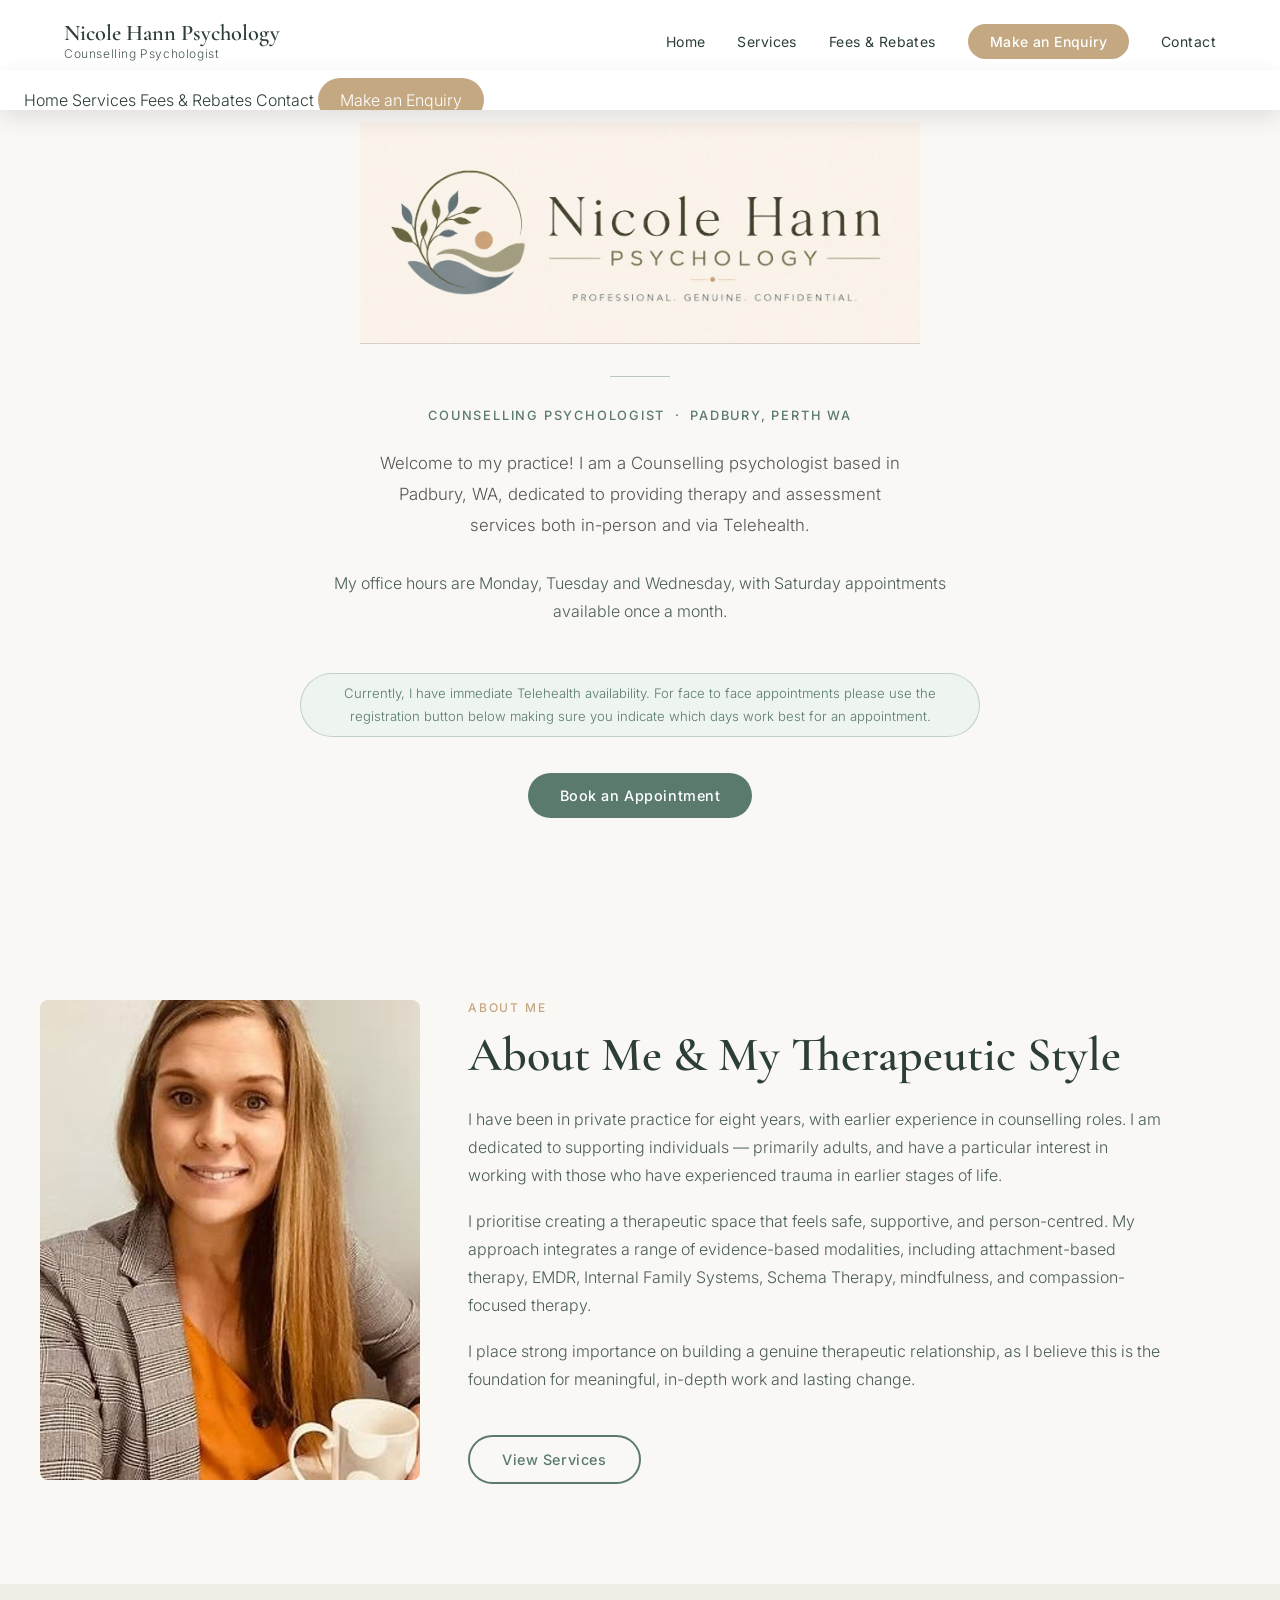
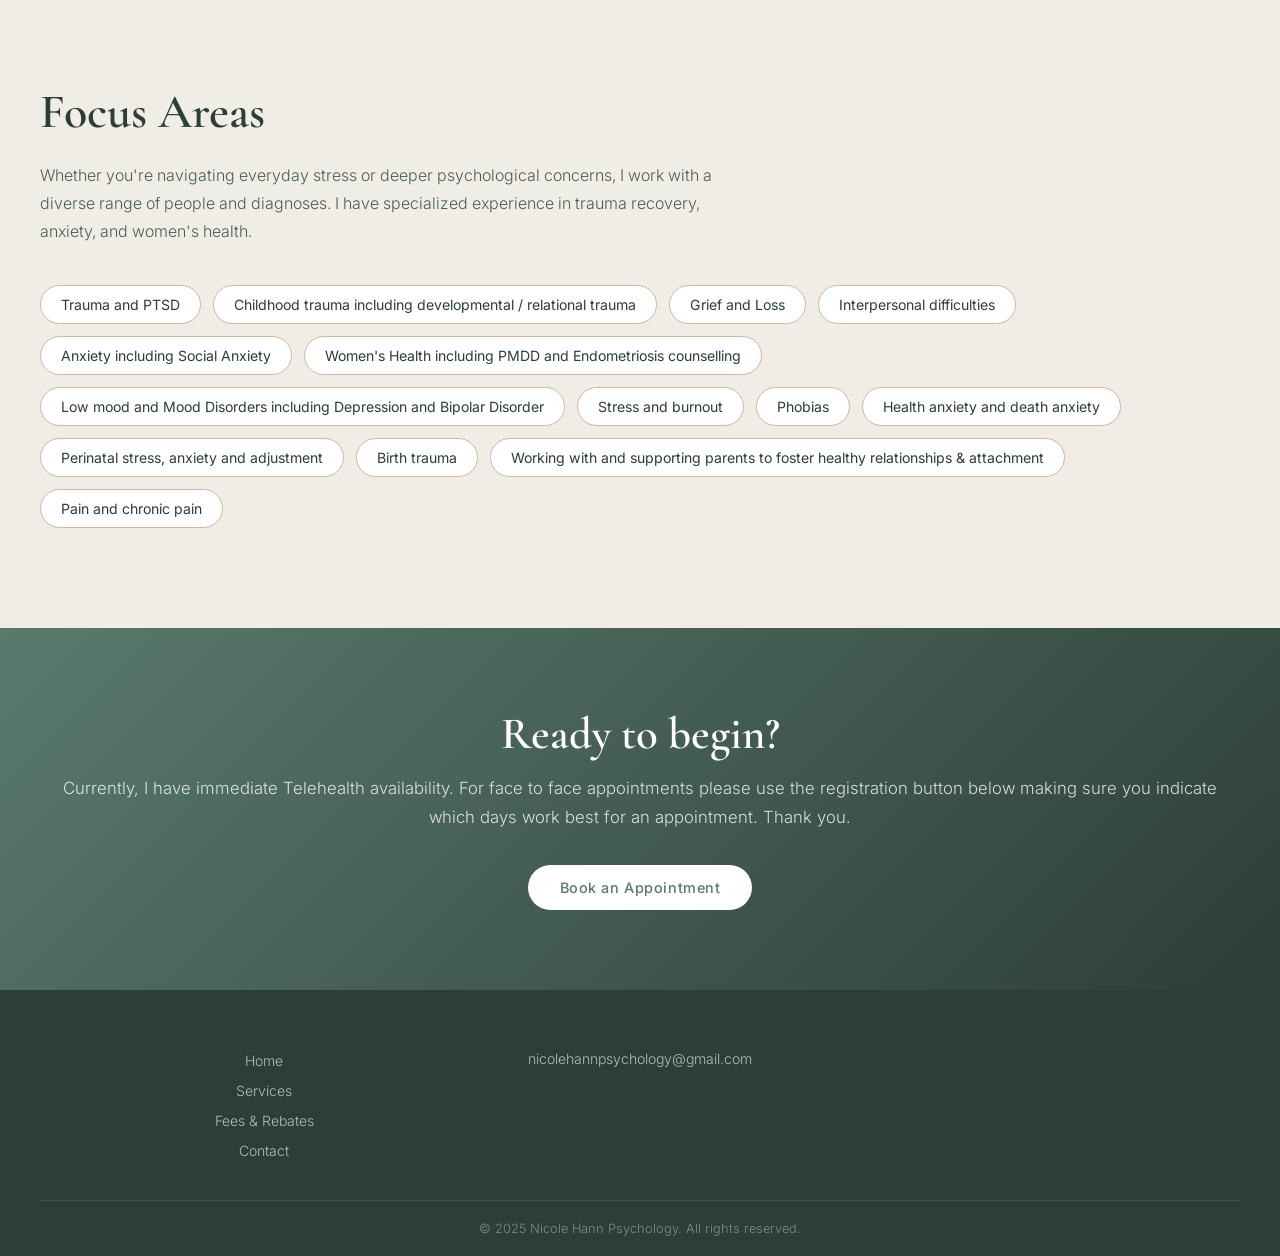
==== commit a7057518: "Force redeploy to remove EMDR section" ====
--- a/index.html
+++ b/index.html
@@ -100,7 +100,7 @@
     </div>
   </section>
 
-  <!-- CTA BANNER -->
+  <!-- CTA BANNER - Updated -->
   <section class="cta-banner">
     <div class="container reveal">
       <h2>Ready to begin?</h2>
@@ -135,3 +135,4 @@
 </body>
 </html>
 <!-- Cache bust -->
+
--- a/css/style.css
+++ b/css/style.css
@@ -161,6 +161,7 @@
   padding: 4px;
   background: none;
   border: none;
+  z-index: 1001;
 }
 
 .hamburger span {
@@ -181,16 +182,23 @@
 .hamburger.open span:nth-child(3) { transform: rotate(-45deg) translate(5px, -5px); }
 
 .mobile-menu {
-  display: none;
-  flex-direction: column;
+  position: fixed;
+  top: 70px;
+  left: 0;
+  right: 0;
   background: var(--white);
   padding: 20px 24px;
   gap: 16px;
   box-shadow: 0 8px 24px rgba(0,0,0,0.1);
+  z-index: 999;
+  flex-direction: column;
+  max-height: 0;
+  overflow: hidden;
+  transition: max-height 0.3s ease;
 }
 
 .mobile-menu.open {
-  display: flex;
+  max-height: 500px;
 }
 
 .mobile-menu a {
@@ -474,9 +482,9 @@
 
 .about-img img {
   width: 100%;
-  height: 400px;
+  height: 350px;
   object-fit: cover;
-  object-position: top;
+  object-position: center;
 }
 
 @media (min-width: 768px) {
@@ -496,9 +504,9 @@
   .about-img img {
     width: 100%;
     height: auto;
-    max-height: 580px;
+    max-height: 480px;
     object-fit: cover;
-    object-position: top center;
+    object-position: center;
     border-radius: 8px;
   }
 
@@ -1100,3 +1108,4 @@
     width: min(360px, 85vw);
   }
 }
+/* Cache bust 1785188677 */
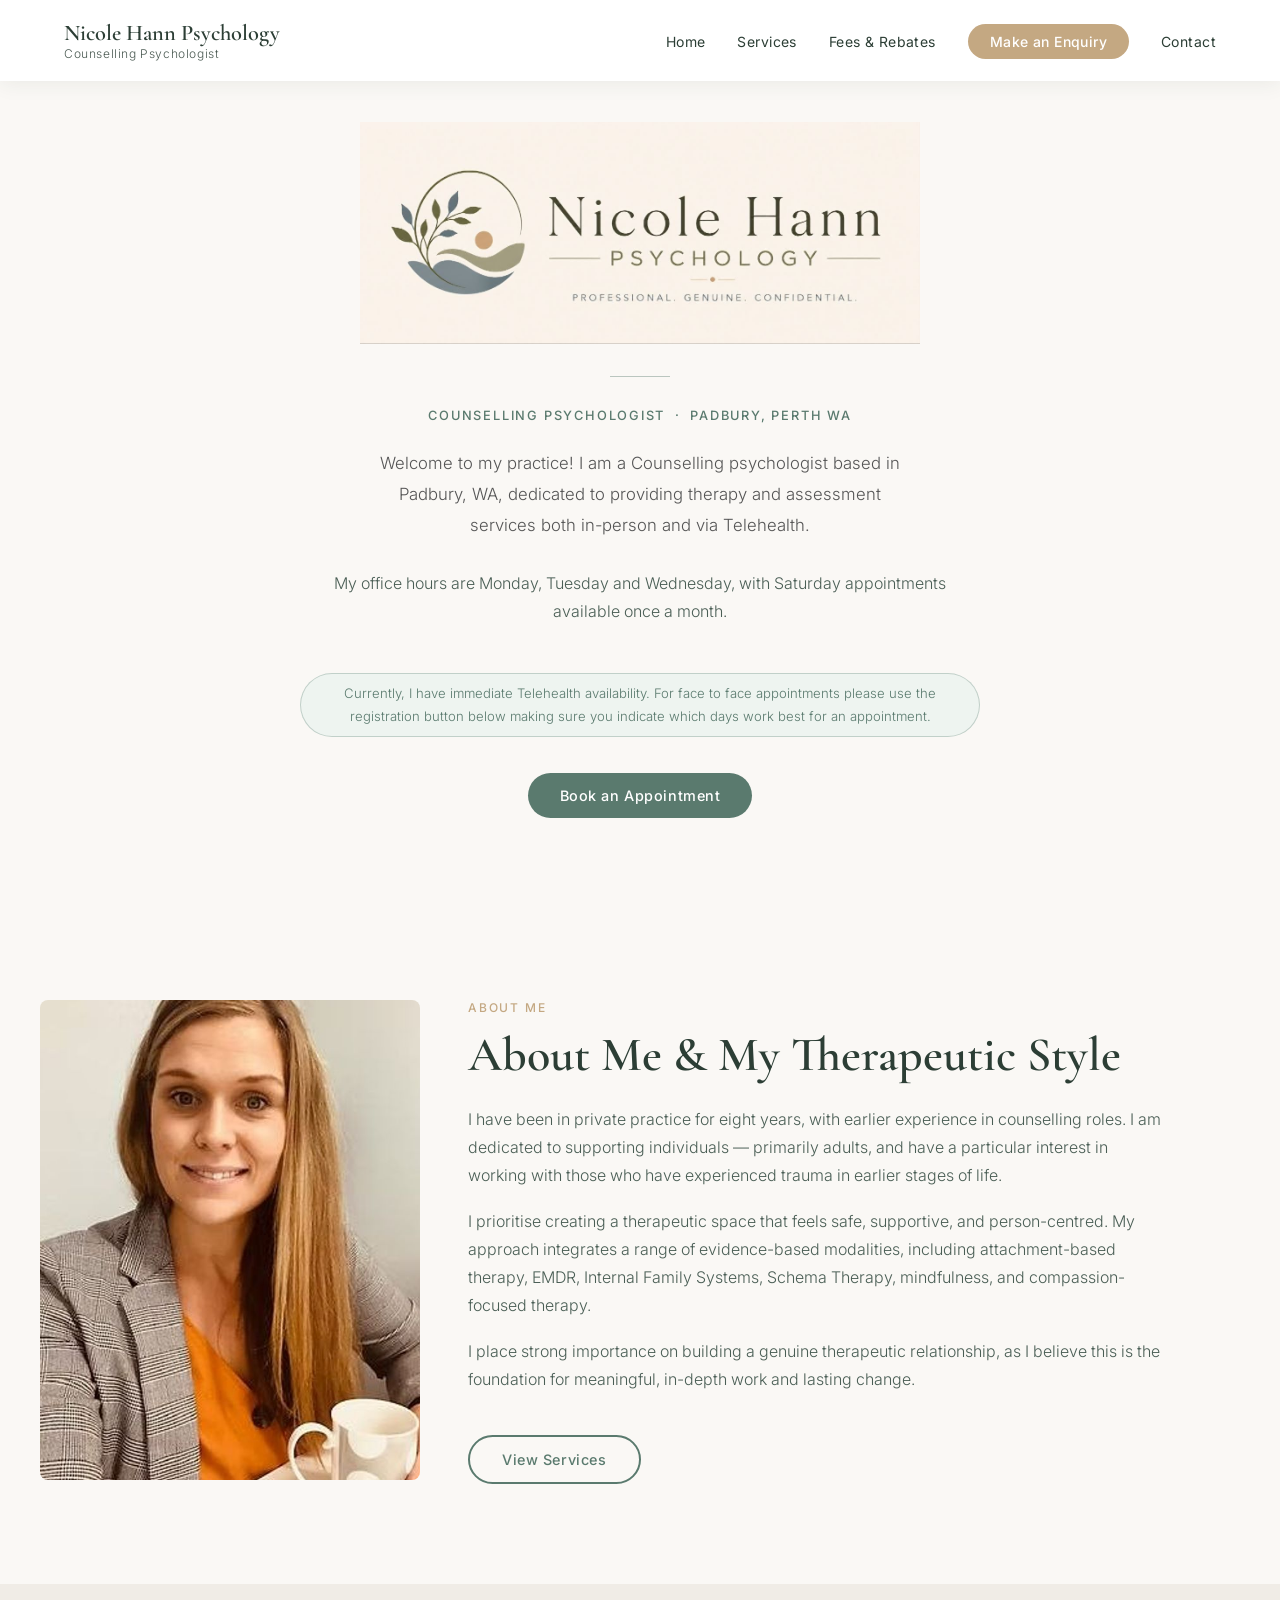
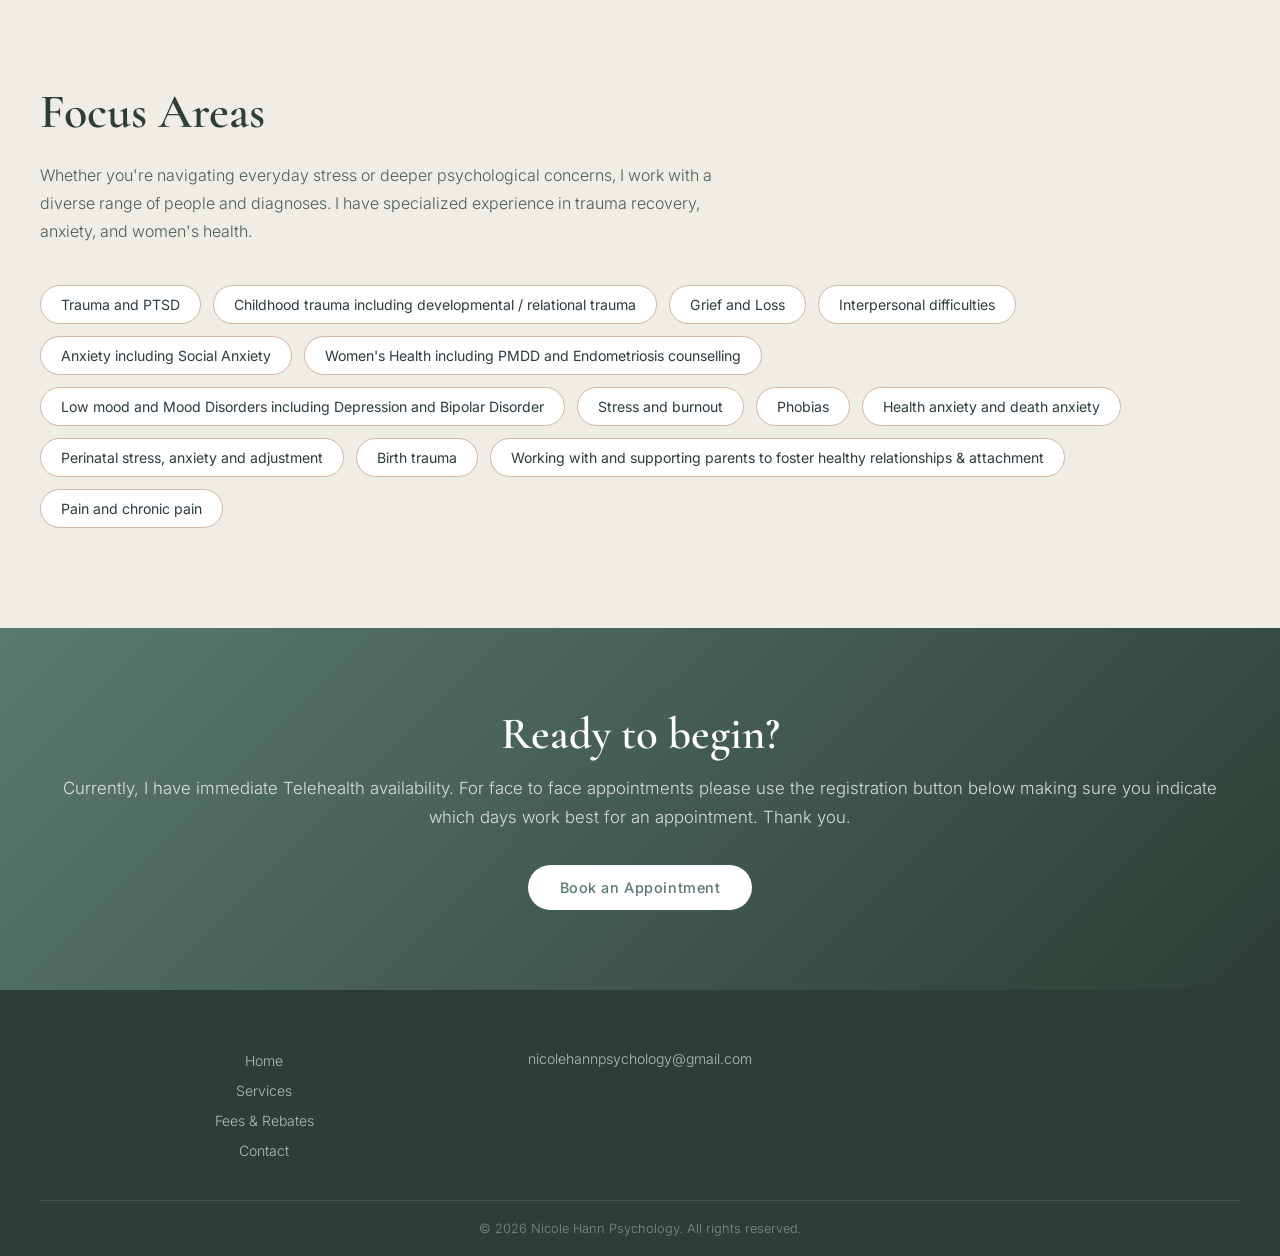
==== commit 6105d7af: "Fix contact form API (name field mismatch), update copyright to 2026" ====
--- a/index.html
+++ b/index.html
@@ -127,7 +127,7 @@
       </div>
     </div>
     <div class="footer-bottom">
-      &copy; 2025 Nicole Hann Psychology. All rights reserved.
+      &copy; 2026 Nicole Hann Psychology. All rights reserved.
     </div>
   </footer>
 
@@ -136,3 +136,4 @@
 </html>
 <!-- Cache bust -->
 
+<!-- Rebuild Mon Jul 27 22:01:39 UTC 2026 -->
--- a/css/style.css
+++ b/css/style.css
@@ -168,7 +168,7 @@
   display: block;
   width: 24px;
   height: 2px;
-  background: var(--white);
+  background: var(--dark);
   transition: var(--transition);
   border-radius: 2px;
 }
@@ -182,23 +182,25 @@
 .hamburger.open span:nth-child(3) { transform: rotate(-45deg) translate(5px, -5px); }
 
 .mobile-menu {
+  display: flex;
   position: fixed;
   top: 70px;
   left: 0;
   right: 0;
   background: var(--white);
-  padding: 20px 24px;
+  padding: 0 24px;
   gap: 16px;
   box-shadow: 0 8px 24px rgba(0,0,0,0.1);
   z-index: 999;
   flex-direction: column;
   max-height: 0;
   overflow: hidden;
-  transition: max-height 0.3s ease;
+  transition: max-height 0.3s ease, padding 0.3s ease;
 }
 
 .mobile-menu.open {
   max-height: 500px;
+  padding: 20px 24px;
 }
 
 .mobile-menu a {
@@ -482,8 +484,8 @@
 
 .about-img img {
   width: 100%;
-  height: 350px;
-  object-fit: cover;
+  height: auto;
+  object-fit: contain;
   object-position: center;
 }
 
@@ -1086,7 +1088,7 @@
   }
 
   .about-img img {
-    height: 340px;
+    height: auto;
   }
 
   .fee-cards {
@@ -1109,3 +1111,4 @@
   }
 }
 /* Cache bust 1785188677 */
+/* Forced rebuild at Mon Jul 27 22:01:36 UTC 2026 */
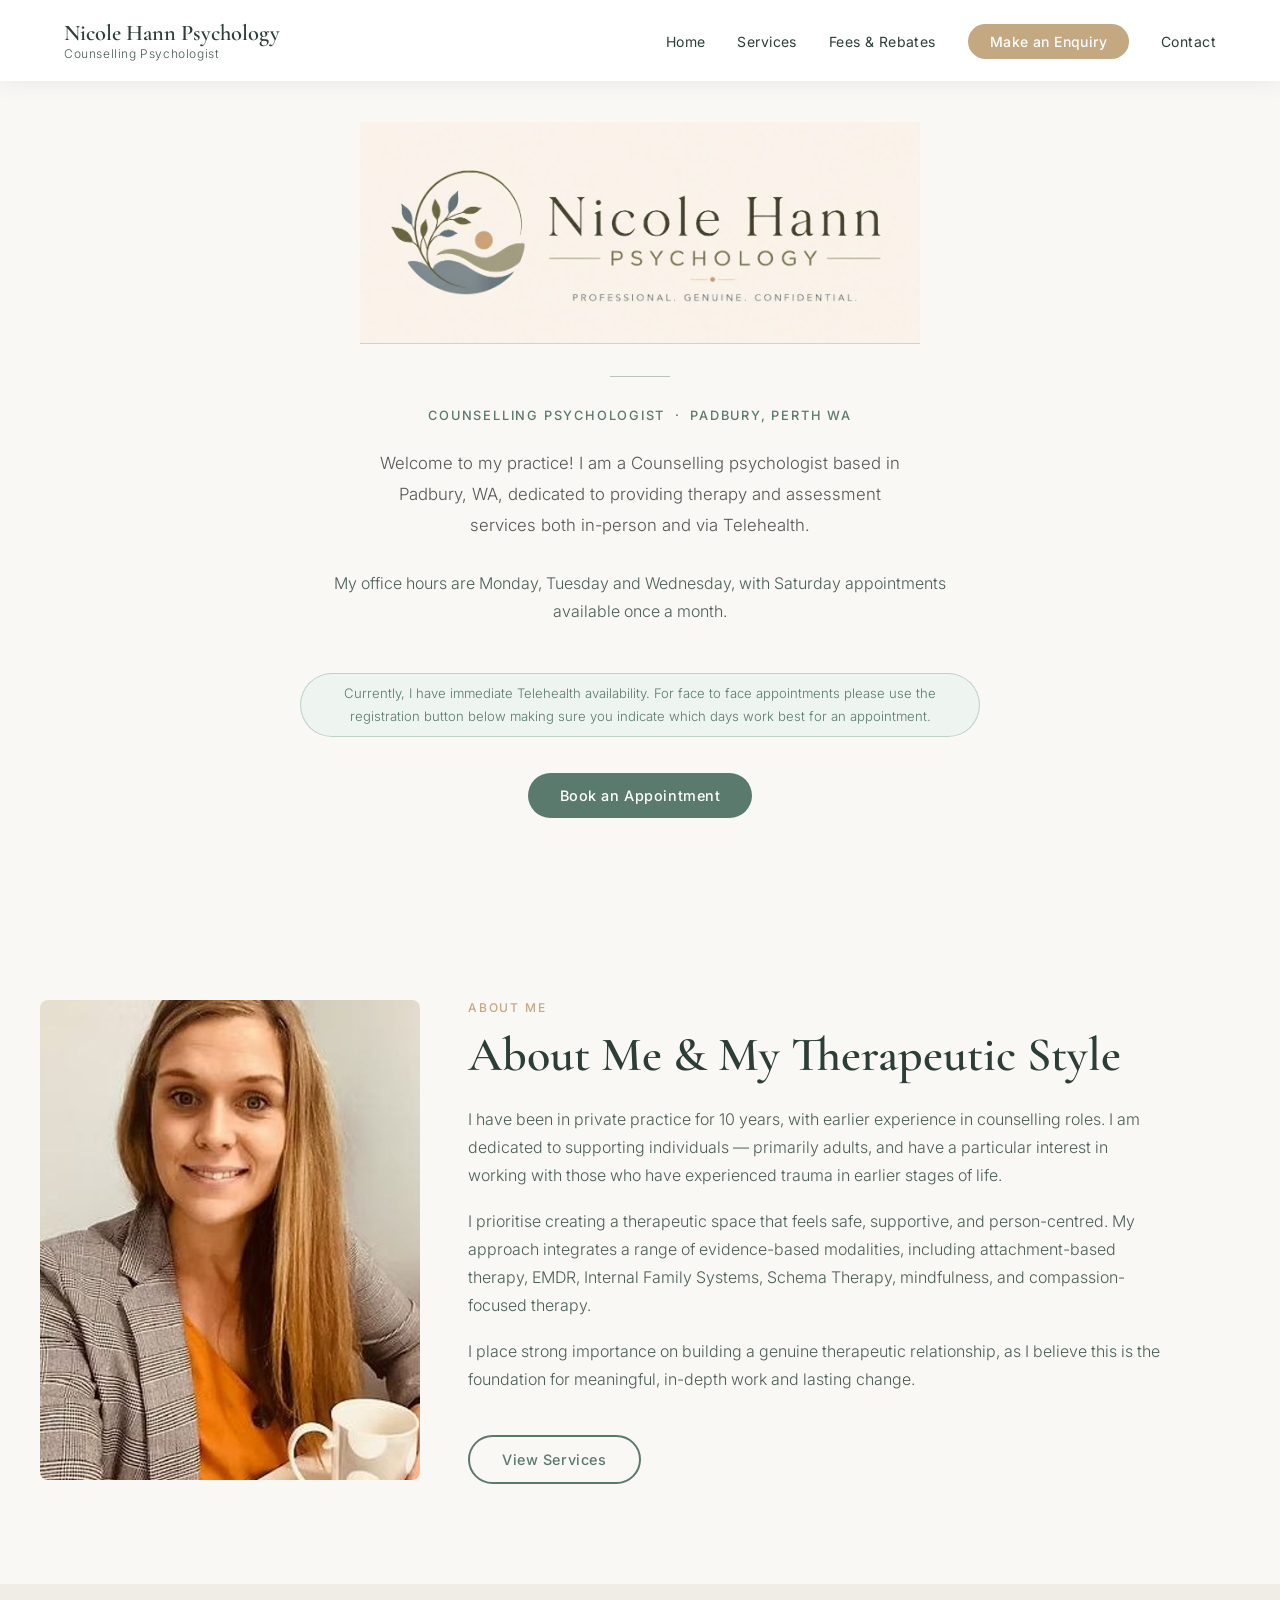
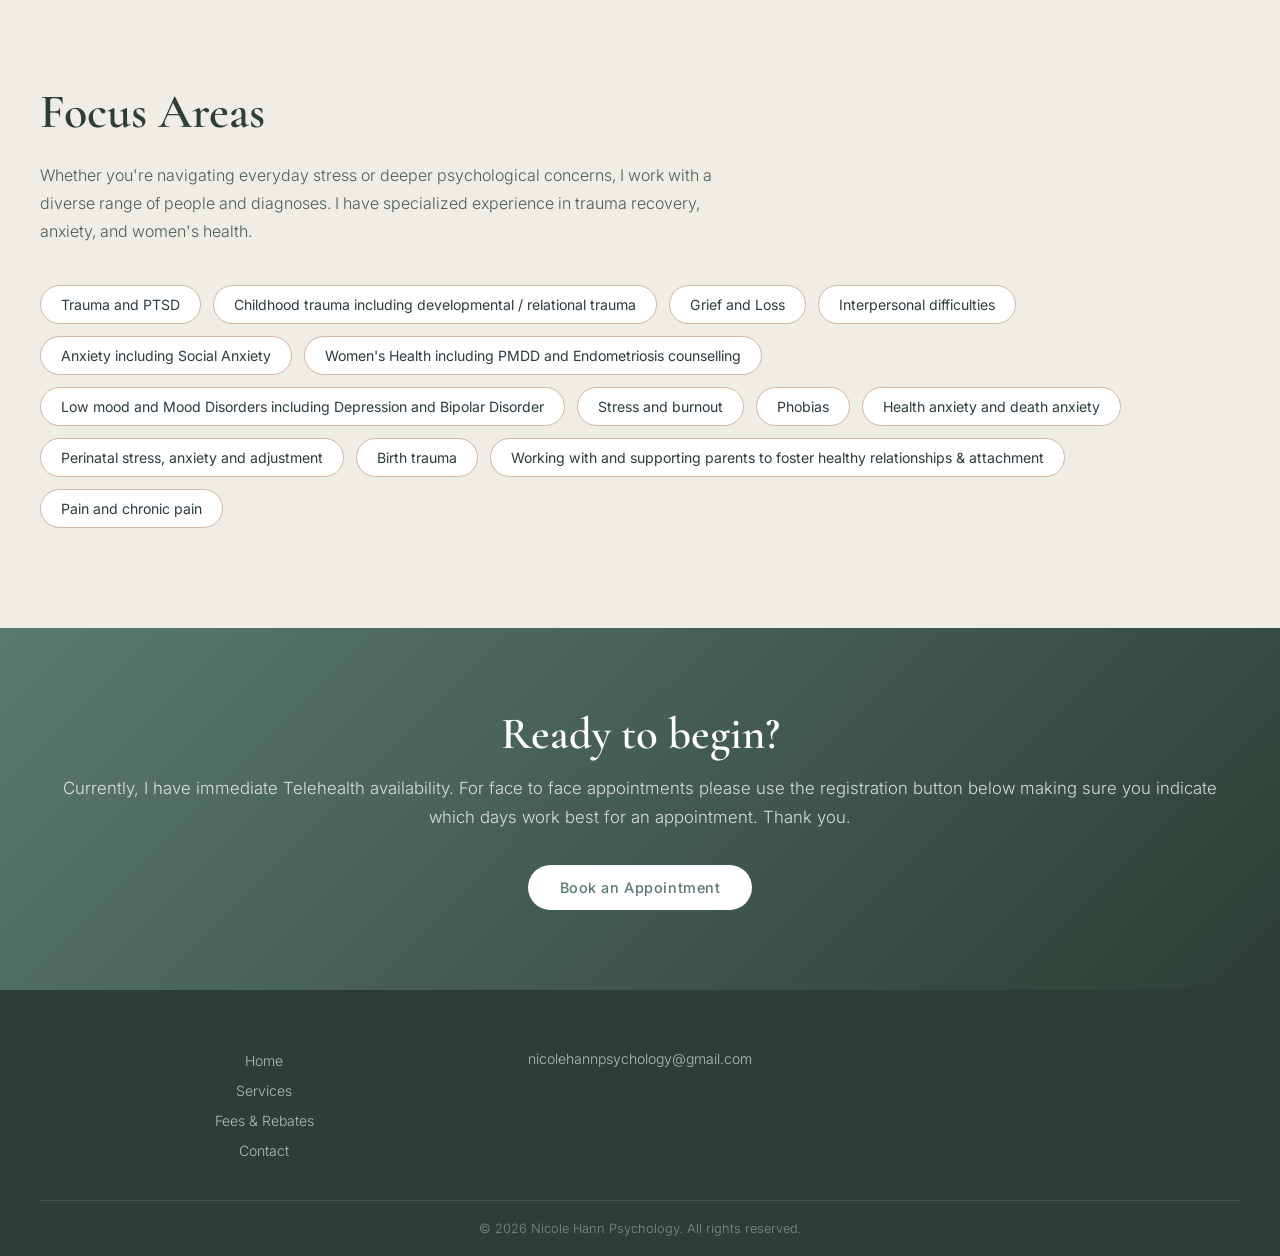
==== commit bfe903c6: "Update private practice experience from 8 years to 10 years" ====
--- a/index.html
+++ b/index.html
@@ -64,7 +64,7 @@
       <div class="about-text reveal">
         <div class="section-label">About Me</div>
         <h2 class="section-title">About Me &amp; My Therapeutic Style</h2>
-        <p>I have been in private practice for eight years, with earlier experience in counselling roles. I am dedicated to supporting individuals — primarily adults, and have a particular interest in working with those who have experienced trauma in earlier stages of life.</p>
+        <p>I have been in private practice for 10 years, with earlier experience in counselling roles. I am dedicated to supporting individuals — primarily adults, and have a particular interest in working with those who have experienced trauma in earlier stages of life.</p>
         <p>I prioritise creating a therapeutic space that feels safe, supportive, and person-centred. My approach integrates a range of evidence-based modalities, including attachment-based therapy, EMDR, Internal Family Systems, Schema Therapy, mindfulness, and compassion-focused therapy.</p>
         <p>I place strong importance on building a genuine therapeutic relationship, as I believe this is the foundation for meaningful, in-depth work and lasting change.</p>
         <a href="services.html" class="btn btn-outline" style="margin-top:24px;">View Services</a>
